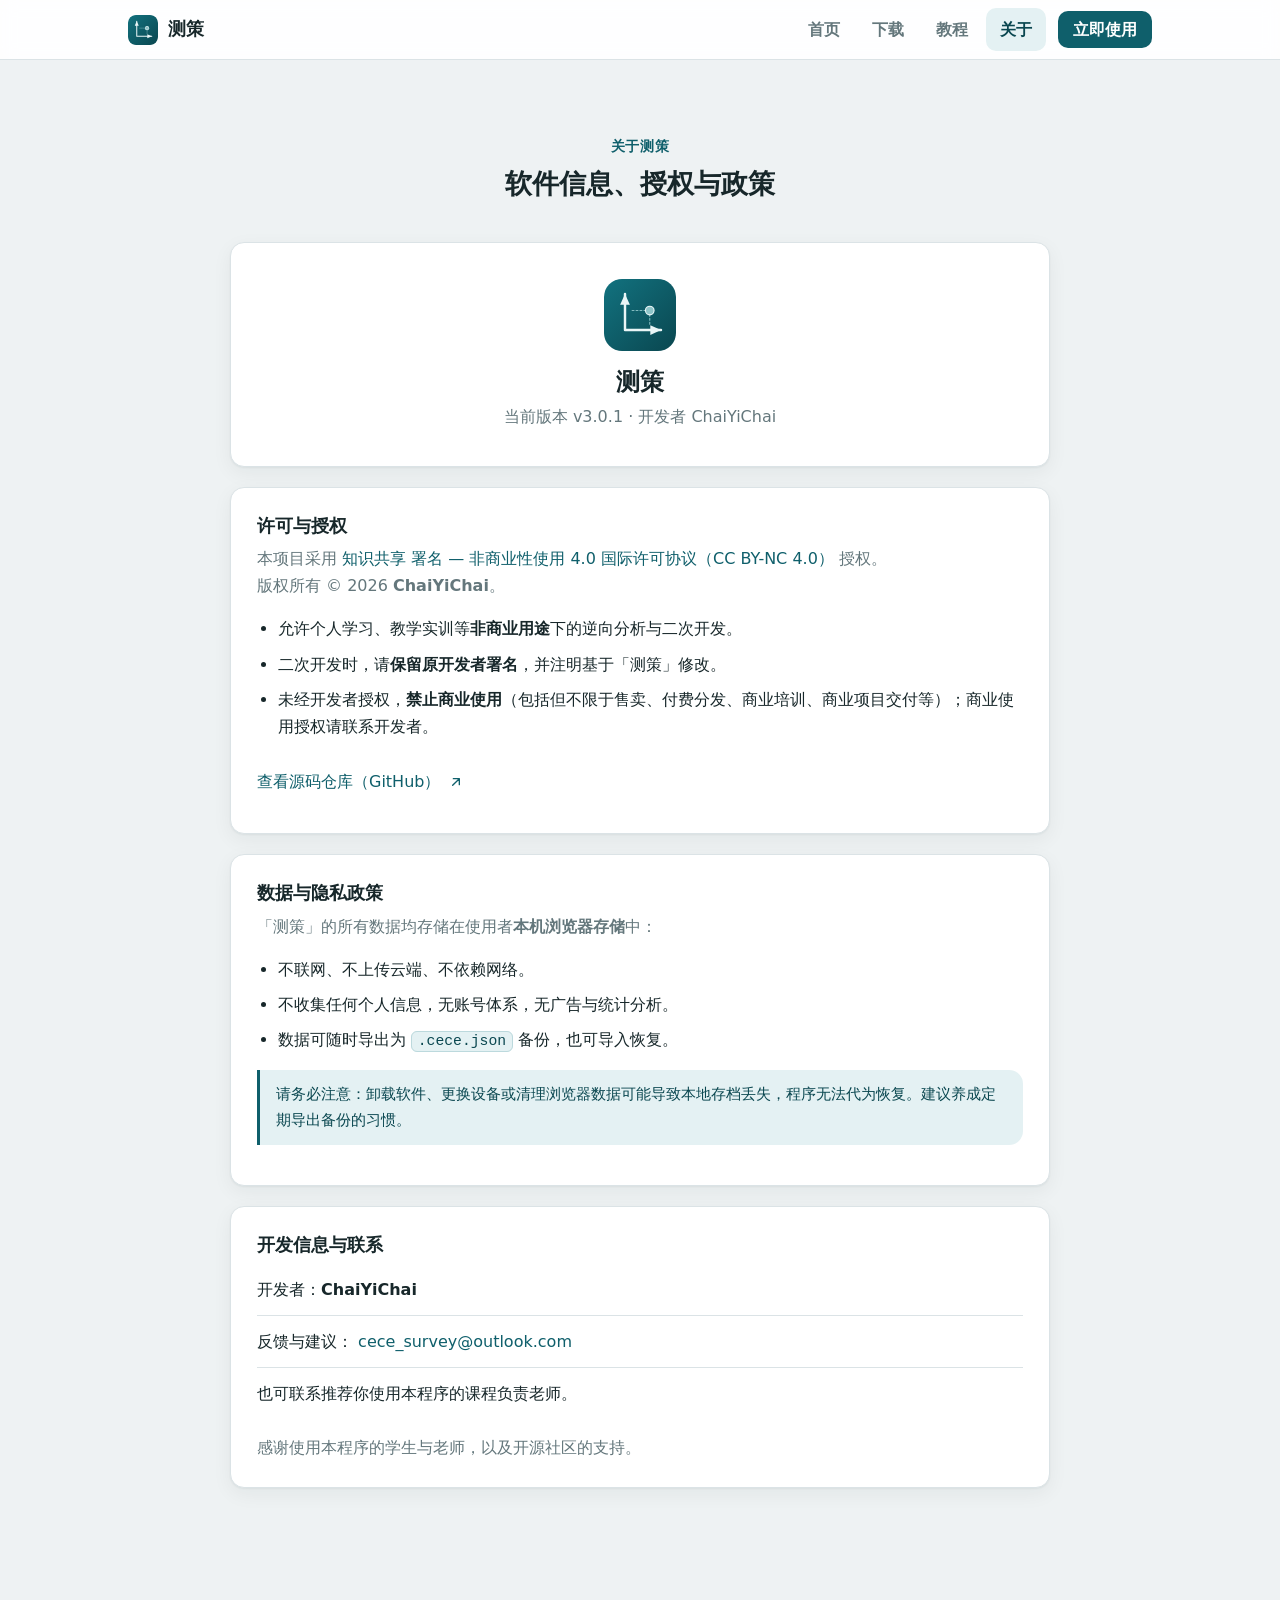
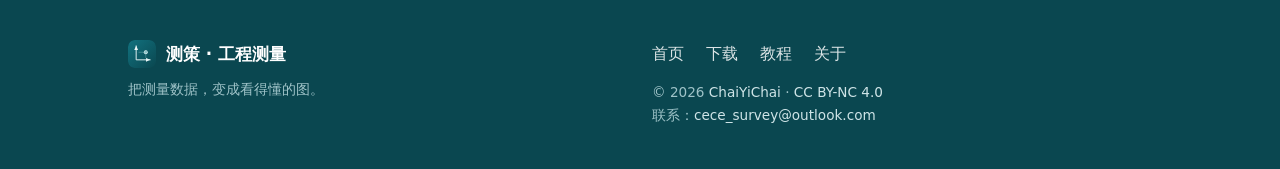
==== about.html @ 9a510347 "chore: 官网 v3.0.1" ====
<!DOCTYPE html>
<html lang="zh-CN">
<head>
<meta charset="utf-8" />
<meta name="viewport" content="width=device-width, initial-scale=1, viewport-fit=cover" />
<title>关于 · 测策</title>
<meta name="description" content="关于测策：软件信息、许可与授权、数据与隐私政策、开发信息与源码仓库。" />
<meta name="theme-color" content="#0f5f6b" />
<link rel="icon" type="image/svg+xml" href="icons/icon.svg" />
<link rel="apple-touch-icon" sizes="180x180" href="icons/apple-touch-icon.png" />
<link rel="stylesheet" href="assets/css/style.css" />
</head>
<body>

<!-- ============ 导航 ============ -->
<header class="site-nav">
  <div class="container">
    <a class="brand" href="index.html"><img src="icons/icon.svg" alt="" />测策</a>
    <nav class="nav-links" aria-label="主导航">
      <a href="index.html" data-nav="index">首页</a>
      <a href="download.html" data-nav="download">下载</a>
      <a href="guide.html" data-nav="guide">教程</a>
      <a href="about.html" data-nav="about" aria-current="page">关于</a>
      <a class="btn btn--accent nav-cta" href="download.html">立即使用</a>
    </nav>
    <button class="nav-toggle" aria-label="打开菜单" aria-expanded="false" aria-controls="mobileMenu">
      <span class="bar"></span><span class="bar"></span><span class="bar"></span>
    </button>
  </div>
  <nav class="mobile-menu" id="mobileMenu" aria-label="移动端导航">
    <a href="index.html" data-nav="index">首页</a>
    <a href="download.html" data-nav="download">下载</a>
    <a href="guide.html" data-nav="guide">教程</a>
    <a href="about.html" data-nav="about">关于</a>
    <a class="btn btn--accent" href="download.html">立即使用</a>
  </nav>
</header>

<main>
  <section class="section">
    <div class="container">
      <div class="section-head">
        <span class="eyebrow">关于测策</span>
        <h1 class="section-title">软件信息、授权与政策</h1>
      </div>

      <div class="about-grid" style="max-width:820px;margin:0 auto;">

        <!-- ① 软件信息 -->
        <div class="card about-hero">
          <img src="icons/icon.svg" alt="测策图标" />
          <h2>测策</h2>
          <p class="about-ver">当前版本 v3.0.1 · 开发者 ChaiYiChai</p>
        </div>

        <!-- ② 许可与授权 -->
        <div class="card">
          <h3>许可与授权</h3>
          <p>本项目采用 <a href="https://creativecommons.org/licenses/by-nc/4.0/deed.zh" target="_blank" rel="noopener">知识共享 署名 — 非商业性使用 4.0 国际许可协议（CC BY-NC 4.0）</a> 授权。</p>
          <p>版权所有 © 2026 <b>ChaiYiChai</b>。</p>
          <ul class="license-list">
            <li>允许个人学习、教学实训等<b>非商业用途</b>下的逆向分析与二次开发。</li>
            <li>二次开发时，请<b>保留原开发者署名</b>，并注明基于「测策」修改。</li>
            <li>未经开发者授权，<b>禁止商业使用</b>（包括但不限于售卖、付费分发、商业培训、商业项目交付等）；商业使用授权请联系开发者。</li>
          </ul>
          <ul class="link-list" style="margin-top:8px;">
            <li>
              <a href="https://github.com/CeceSurvey/cece" target="_blank" rel="noopener">
                查看源码仓库（GitHub）
                <svg width="16" height="16" viewBox="0 0 24 24" fill="none" stroke="currentColor" stroke-width="2" stroke-linecap="round" stroke-linejoin="round" aria-hidden="true"><path d="M7 17 17 7M8 7h9v9"/></svg>
              </a>
            </li>
          </ul>
        </div>

        <!-- ③ 数据与隐私政策 -->
        <div class="card">
          <h3>数据与隐私政策</h3>
          <p>「测策」的所有数据均存储在使用者<b>本机浏览器存储</b>中：</p>
          <ul class="license-list">
            <li>不联网、不上传云端、不依赖网络。</li>
            <li>不收集任何个人信息，无账号体系，无广告与统计分析。</li>
            <li>数据可随时导出为 <code>.cece.json</code> 备份，也可导入恢复。</li>
          </ul>
          <div class="note" style="margin-top:14px;">
            请务必注意：卸载软件、更换设备或清理浏览器数据可能导致本地存档丢失，程序无法代为恢复。建议养成定期导出备份的习惯。
          </div>
        </div>

        <!-- ④ 开发信息与联系 -->
        <div class="card">
          <h3>开发信息与联系</h3>
          <ul class="link-list">
            <li>开发者：<b>ChaiYiChai</b></li>
            <li>
              反馈与建议：
              <a href="mailto:cece_survey@outlook.com">cece_survey@outlook.com</a>
            </li>
            <li>也可联系推荐你使用本程序的课程负责老师。</li>
          </ul>
          <p style="margin-top:14px;">感谢使用本程序的学生与老师，以及开源社区的支持。</p>
        </div>

      </div>
    </div>
  </section>
</main>

<!-- ============ 页脚 ============ -->
<footer class="site-footer">
  <div class="container">
    <div>
      <div class="foot-brand"><img src="icons/icon.svg" alt="" />测策 · 工程测量</div>
      <p class="foot-copy" style="margin-top:10px;">把测量数据，变成看得懂的图。</p>
    </div>
    <div>
      <div class="foot-links">
        <a href="index.html">首页</a>
        <a href="download.html">下载</a>
        <a href="guide.html">教程</a>
        <a href="about.html">关于</a>
      </div>
      <p class="foot-copy" style="margin-top:14px;">
        © 2026 <a href="about.html">ChaiYiChai</a> · <a href="https://creativecommons.org/licenses/by-nc/4.0/deed.zh" target="_blank" rel="noopener">CC BY-NC 4.0</a><br />
        联系：<a href="mailto:cece_survey@outlook.com">cece_survey@outlook.com</a>
      </p>
    </div>
  </div>
</footer>

<script src="assets/js/main.js"></script>
</body>
</html>
---- assets/css/style.css ----
/* ============================================================
   测策 · 官网样式
   继承主程序 Design Token，移动优先，纯静态零依赖
   版权 © 2026 ChaiYiChai · CC BY-NC 4.0
   ============================================================ */

:root {
  /* 品牌色（与主程序一致） */
  --brand:        #0f5f6b;
  --brand-strong: #0a4750;
  --brand-soft:   #e4f1f3;
  --brand-line:   #bcd9dd;
  --accent:       #0f5f6b;
  --accent-strong:#0a4750;
  --danger:       #c0392b;

  /* 中性色 */
  --bg:      #eef2f3;
  --surface: #ffffff;
  --line:    #dbe3e6;
  --text:    #17272a;
  --muted:   #64777c;
  --faint:   #93a3a7;

  /* 圆角与阴影 */
  --radius:   14px;
  --radius-s: 10px;
  --shadow:    0 1px 2px rgba(16,40,45,.05), 0 6px 20px rgba(16,40,45,.055);
  --shadow-lg: 0 2px 6px rgba(16,40,45,.07), 0 18px 44px rgba(16,40,45,.10);

  /* 字体 */
  --font: system-ui, -apple-system, "Segoe UI", "PingFang SC", "Hiragino Sans GB", "Microsoft YaHei", sans-serif;
  --mono: ui-monospace, SFMono-Regular, "SF Mono", Menlo, Consolas, "Liberation Mono", monospace;

  --nav-h: 60px;
}

/* ---------- Reset 与基础 ---------- */
*, *::before, *::after { box-sizing: border-box; }
html { -webkit-text-size-adjust: 100%; scroll-behavior: smooth; }
body {
  margin: 0;
  font-family: var(--font);
  font-size: 16px;
  line-height: 1.7;
  color: var(--text);
  background: var(--bg);
  -webkit-font-smoothing: antialiased;
}
img, svg { display: block; max-width: 100%; }
a { color: var(--brand); text-decoration: none; }
a:hover { text-decoration: underline; }
h1, h2, h3, h4 { line-height: 1.3; margin: 0 0 .5em; font-weight: 600; }
p { margin: 0 0 1em; }
code, .formula {
  font-family: var(--mono);
  background: var(--brand-soft);
  border: 1px solid var(--brand-line);
  border-radius: 6px;
  padding: .1em .4em;
  font-size: .92em;
  color: var(--brand-strong);
  white-space: nowrap;
}

/* ---------- 布局容器 ---------- */
.container {
  width: 100%;
  max-width: 1080px;
  margin: 0 auto;
  padding: 0 20px;
}
.section { padding: 56px 0; }
.section--soft { background: var(--surface); }
.section-head { text-align: center; max-width: 720px; margin: 0 auto 40px; }
.section-title { font-size: 1.7rem; color: var(--text); }
.section-sub { color: var(--muted); margin: 0; }
.eyebrow {
  display: inline-block;
  font-size: .85rem;
  font-weight: 600;
  letter-spacing: .04em;
  color: var(--accent);
  margin-bottom: .6em;
}

/* ---------- 导航栏 ---------- */
.site-nav {
  position: sticky;
  top: 0;
  z-index: 50;
  background: rgba(255,255,255,.92);
  backdrop-filter: saturate(180%) blur(8px);
  border-bottom: 1px solid var(--line);
  height: var(--nav-h);
}
.site-nav .container {
  display: flex;
  align-items: center;
  justify-content: space-between;
  height: 100%;
}
.brand {
  display: flex;
  align-items: center;
  gap: 10px;
  font-weight: 700;
  color: var(--text);
  font-size: 1.1rem;
}
.brand:hover { text-decoration: none; }
.brand img { width: 30px; height: 30px; border-radius: 8px; }
.nav-links { display: none; align-items: center; gap: 4px; }
.nav-links a {
  padding: 8px 14px;
  border-radius: var(--radius-s);
  color: var(--muted);
  font-weight: 600;
}
.nav-links a:hover { color: var(--brand); background: var(--brand-soft); text-decoration: none; }
.nav-links a.is-active { color: var(--brand-strong); background: var(--brand-soft); }
.nav-cta { margin-left: 8px; }
.nav-links a.btn--accent { color: #fff; font-weight: 700; }
.nav-links a.btn--accent:hover { color: #fff; }
.nav-toggle {
  display: inline-flex;
  align-items: center;
  justify-content: center;
  width: 44px; height: 44px;
  border: none; background: none;
  color: var(--text); cursor: pointer;
  border-radius: var(--radius-s);
}
.nav-toggle:hover { background: var(--brand-soft); }
.nav-toggle .bar {
  display: block; width: 20px; height: 2px;
  background: currentColor; margin: 4px auto;
  border-radius: 2px; transition: transform .2s, opacity .2s;
}
.nav-toggle[aria-expanded="true"] .bar:nth-child(1) { transform: translateY(6px) rotate(45deg); }
.nav-toggle[aria-expanded="true"] .bar:nth-child(2) { opacity: 0; }
.nav-toggle[aria-expanded="true"] .bar:nth-child(3) { transform: translateY(-6px) rotate(-45deg); }

/* 移动端下拉菜单 */
.mobile-menu {
  display: none;
  position: absolute;
  top: var(--nav-h);
  left: 0; right: 0;
  background: var(--surface);
  border-bottom: 1px solid var(--line);
  box-shadow: var(--shadow-lg);
  padding: 8px 16px 16px;
}
.mobile-menu.is-open { display: block; }
.mobile-menu a {
  display: block;
  padding: 12px 14px;
  border-radius: var(--radius-s);
  color: var(--text);
  font-weight: 500;
}
.mobile-menu a:hover { background: var(--brand-soft); text-decoration: none; }
.mobile-menu a.is-active { color: var(--brand-strong); background: var(--brand-soft); }
.mobile-menu .btn { margin-top: 8px; width: 100%; color: #fff; }

/* ---------- 按钮 ---------- */
.btn {
  display: inline-flex;
  align-items: center;
  justify-content: center;
  gap: 8px;
  padding: 12px 22px;
  border-radius: var(--radius-s);
  font-size: 1rem;
  font-weight: 600;
  font-family: inherit;
  line-height: 1.2;
  cursor: pointer;
  border: 1px solid transparent;
  transition: transform .2s, background .2s, border-color .2s, box-shadow .2s;
  text-decoration: none !important;
}
.btn:hover { transform: translateY(-1px); }
.btn:active { transform: translateY(0); }
.btn--primary { background: var(--brand); color: #fff; }
.btn--primary:hover { background: var(--brand-strong); box-shadow: var(--shadow); }
.btn--accent { background: var(--accent); color: #fff; }
.btn--accent:hover { background: var(--accent-strong); box-shadow: var(--shadow); }
.btn--ghost { background: var(--surface); color: var(--brand); border-color: var(--brand-line); }
.btn--ghost:hover { border-color: var(--brand); background: var(--brand-soft); }
.btn--lg { padding: 15px 30px; font-size: 1.05rem; }
.btn--block { width: 100%; }

/* ---------- 首页 Hero ---------- */
.hero { padding: 64px 0 56px; background: linear-gradient(180deg, #e9f4f5 0%, var(--bg) 100%); }
.hero-grid { display: grid; gap: 40px; align-items: center; }
.hero-title { font-size: 2rem; margin-bottom: .4em; }
.hero-title .hl { color: var(--brand); }
.hero-desc { color: var(--muted); font-size: 1.05rem; max-width: 30em; }
.hero-cta { display: flex; flex-wrap: wrap; gap: 12px; margin-top: 24px; }
.hero-visual {
  display: flex;
  align-items: center;
  justify-content: center;
}
.hero-visual .plot {
  width: 100%;
  max-width: 460px;
  background: var(--surface);
  border: 1px solid var(--line);
  border-radius: var(--radius);
  box-shadow: var(--shadow-lg);
}

/* ---------- 卡片网格 ---------- */
.grid { display: grid; gap: 20px; }
.grid--2 { grid-template-columns: 1fr; }
.grid--3 { grid-template-columns: 1fr; }
.card {
  background: var(--surface);
  border: 1px solid var(--line);
  border-radius: var(--radius);
  padding: 26px;
  box-shadow: var(--shadow);
}
.card h3 { font-size: 1.15rem; margin-bottom: .4em; }
.card p { color: var(--muted); margin: 0; }
.card-icon {
  width: 46px; height: 46px;
  display: flex; align-items: center; justify-content: center;
  border-radius: 12px;
  background: var(--brand-soft);
  color: var(--brand);
  margin-bottom: 16px;
}

/* 价值点 */
.value-card { text-align: left; }
.value-card .card-icon { background: var(--brand-soft); }

/* 功能卡片 */
.feat-card { position: relative; overflow: hidden; }
.feat-card .tags { display: flex; flex-wrap: wrap; gap: 8px; margin-top: 14px; }
.tag {
  font-size: .78rem;
  color: var(--brand-strong);
  background: var(--brand-soft);
  border: 1px solid var(--brand-line);
  border-radius: 999px;
  padding: 3px 10px;
}

/* 平台入口 */
.platform-card { text-align: center; padding: 30px 24px; }
.platform-card .card-icon { margin: 0 auto 16px; }
.platform-card .btn { margin-top: 14px; }
.platform-note { font-size: .85rem; color: var(--faint); margin-top: 12px; }

/* 承诺条 */
.promise {
  display: flex;
  align-items: center;
  gap: 14px;
  background: var(--brand-soft);
  border: 1px solid var(--brand-line);
  border-radius: var(--radius);
  padding: 18px 22px;
  color: var(--brand-strong);
  font-weight: 500;
}
.promise svg { flex: none; color: var(--brand); }

/* ---------- 下载页 ---------- */
.download-tabs {
  display: flex;
  gap: 8px;
  margin-bottom: 24px;
  border-bottom: 1px solid var(--line);
}
.download-tabs button {
  border: none; background: none;
  font-family: inherit; font-size: 1rem; font-weight: 600;
  padding: 12px 18px; cursor: pointer;
  color: var(--muted);
  border-bottom: 2px solid transparent;
  margin-bottom: -1px;
}
.download-tabs button[aria-selected="true"] {
  color: var(--brand-strong);
  border-bottom-color: var(--brand);
}
.download-panel[hidden] { display: none; }
.dl-meta {
  display: flex; flex-wrap: wrap; gap: 8px 20px;
  margin: 16px 0;
  font-size: .9rem; color: var(--muted);
}
.dl-meta b { color: var(--text); font-weight: 600; }
.steps { list-style: none; padding: 0; margin: 20px 0; counter-reset: step; }
.steps li {
  position: relative;
  padding: 10px 0 10px 52px;
  margin: 0;
  counter-increment: step;
}
.steps li::before {
  content: counter(step);
  position: absolute; left: 0; top: 8px;
  width: 34px; height: 34px;
  display: flex; align-items: center; justify-content: center;
  background: var(--brand); color: #fff;
  border-radius: 50%;
  font-weight: 600; font-size: .95rem;
}
.steps li b { color: var(--text); }
.callout {
  background: var(--brand-soft);
  border: 1px solid var(--brand-line);
  border-radius: var(--radius);
  padding: 16px 20px;
  color: var(--brand-strong);
  font-size: .95rem;
}
.qr-box { text-align: center; margin: 16px 0; }
.qr-box .qr-placeholder {
  width: 160px; height: 160px;
  margin: 0 auto;
  border: 1px dashed var(--brand-line);
  border-radius: var(--radius);
  display: flex; align-items: center; justify-content: center;
  color: var(--faint); font-size: .85rem; text-align: center;
  background: var(--surface);
}

/* ---------- 教程页 ---------- */
.guide-layout { display: grid; gap: 32px; align-items: start; }
.toc {
  background: var(--surface);
  border: 1px solid var(--line);
  border-radius: var(--radius);
  padding: 20px;
  box-shadow: var(--shadow);
}
.toc h3 { font-size: .9rem; color: var(--muted); text-transform: none; margin-bottom: 12px; }
.toc ul { list-style: none; padding: 0; margin: 0; }
.toc a {
  display: block;
  padding: 8px 12px;
  border-radius: 8px;
  color: var(--muted);
  font-size: .95rem;
}
.toc a:hover { background: var(--brand-soft); color: var(--brand); text-decoration: none; }
.guide-content h2 {
  font-size: 1.45rem;
  padding-bottom: .4em;
  border-bottom: 2px solid var(--brand-soft);
  margin-top: 1.2em;
}
.guide-content h3 { font-size: 1.15rem; margin-top: 1.6em; color: var(--brand-strong); }
.guide-content h2:first-child { margin-top: 0; }
.guide-content .card { margin-bottom: 20px; }
.guide-content .card h3 { margin-top: 0; }
.guide-content ul, .guide-content ol { padding-left: 1.3em; }
.guide-content li { margin: .4em 0; }

/* 公式与表格 */
.formula-block {
  background: var(--brand-soft);
  border: 1px solid var(--brand-line);
  border-radius: var(--radius);
  padding: 16px 20px;
  margin: 16px 0;
  overflow-x: auto;
}
.formula-block code { background: none; border: none; padding: 0; white-space: nowrap; }
.table-wrap { overflow-x: auto; margin: 16px 0; }
table {
  width: 100%;
  border-collapse: collapse;
  font-size: .93rem;
  background: var(--surface);
  border: 1px solid var(--line);
  border-radius: var(--radius);
  overflow: hidden;
}
th, td { padding: 10px 14px; text-align: left; border-bottom: 1px solid var(--line); vertical-align: top; }
th { background: var(--brand-soft); color: var(--brand-strong); font-weight: 600; white-space: nowrap; }
tr:last-child td { border-bottom: none; }
td code { white-space: nowrap; }
.note {
  border-left: 3px solid var(--accent);
  background: var(--brand-soft);
  border-radius: 0 var(--radius) var(--radius) 0;
  padding: 12px 16px;
  color: var(--brand-strong);
  font-size: .93rem;
  margin: 14px 0;
}

/* ---------- 关于页 ---------- */
.about-grid { display: grid; gap: 20px; }
.about-hero { text-align: center; padding: 36px 26px; }
.about-hero img { width: 72px; height: 72px; margin: 0 auto 16px; border-radius: 18px; }
.about-hero h2 { margin-bottom: .2em; }
.about-ver { color: var(--muted); margin: 0; }
.license-list { padding-left: 1.3em; }
.license-list li { margin: .5em 0; }
.link-list { list-style: none; padding: 0; margin: 0; }
.link-list li { padding: 12px 0; border-bottom: 1px solid var(--line); }
.link-list li:last-child { border-bottom: none; }
.link-list a { font-weight: 500; display: inline-flex; align-items: center; gap: 8px; }

/* ---------- 页脚 ---------- */
.site-footer {
  background: var(--brand-strong);
  color: #cfe4e7;
  padding: 40px 0 28px;
  margin-top: 40px;
}
.site-footer .container { display: grid; gap: 24px; }
.site-footer a { color: #fff; }
.site-footer .foot-brand { display: flex; align-items: center; gap: 10px; font-weight: 700; color: #fff; font-size: 1.05rem; }
.site-footer .foot-brand img { width: 28px; height: 28px; border-radius: 7px; }
.foot-links { display: flex; flex-wrap: wrap; gap: 8px 22px; }
.foot-links a { opacity: .85; }
.foot-links a:hover { opacity: 1; text-decoration: none; }
.foot-copy { font-size: .85rem; color: #9fc3c8; }
.foot-copy a { color: #cfe4e7; }

/* ---------- 无障碍：焦点可见 ---------- */
:focus-visible {
  outline: 2px solid var(--accent);
  outline-offset: 2px;
  border-radius: 4px;
}
.sr-only {
  position: absolute; width: 1px; height: 1px;
  padding: 0; margin: -1px; overflow: hidden;
  clip: rect(0,0,0,0); white-space: nowrap; border: 0;
}

/* ---------- 响应式断点 ---------- */
@media (min-width: 640px) {
  .hero-title { font-size: 2.4rem; }
}

@media (min-width: 768px) {
  .nav-links { display: flex; }
  .nav-toggle { display: none; }
  .mobile-menu { display: none !important; }
  .hero { padding: 80px 0 72px; }
  .hero-grid { grid-template-columns: 1.1fr 1fr; }
  .grid--2 { grid-template-columns: 1fr 1fr; }
  .grid--3 { grid-template-columns: repeat(3, 1fr); }
  .guide-layout { grid-template-columns: 240px 1fr; }
  .toc { position: sticky; top: calc(var(--nav-h) + 20px); }
  .site-footer .container { grid-template-columns: 1fr 1fr; }
  .section { padding: 72px 0; }
}

@media (min-width: 1024px) {
  .hero-title { font-size: 2.7rem; }
  .container { padding: 0 28px; }
}

/* 尊重减少动效偏好 */
@media (prefers-reduced-motion: reduce) {
  html { scroll-behavior: auto; }
  * { transition: none !important; animation: none !important; }
}
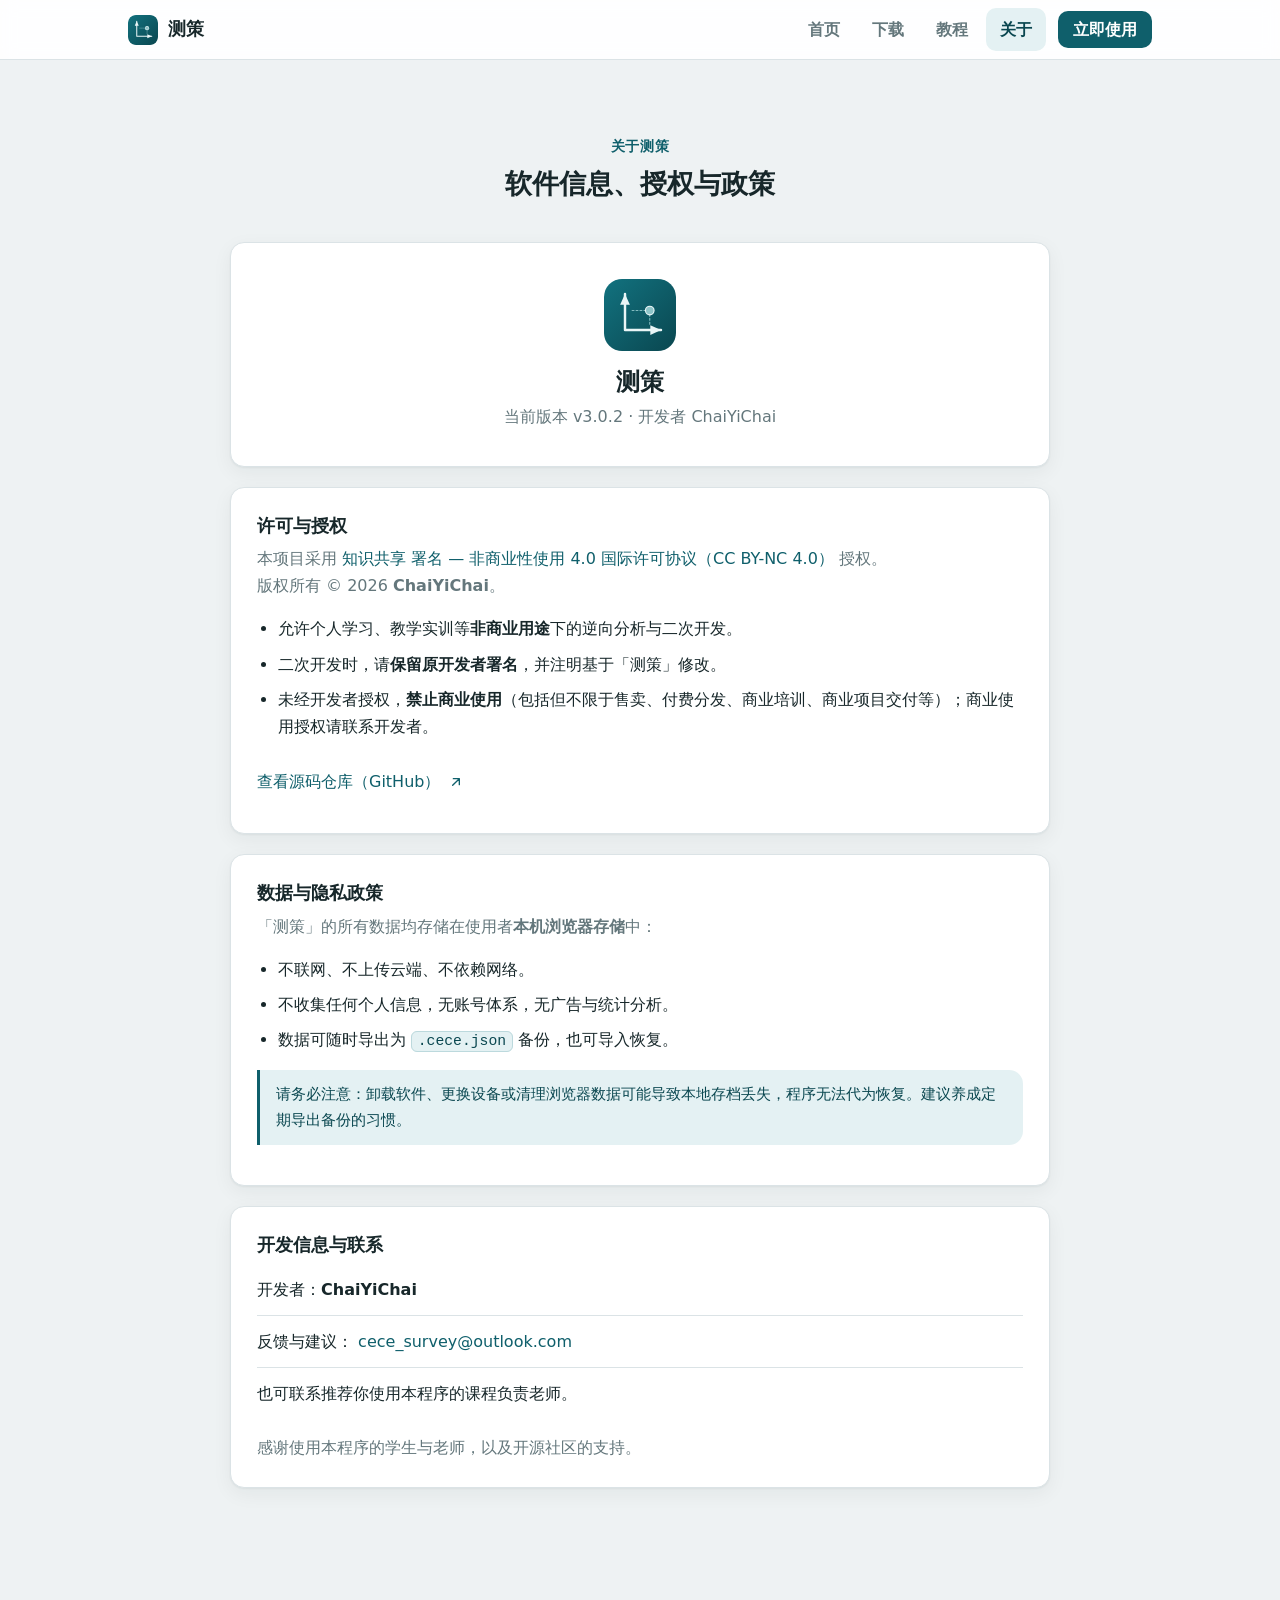
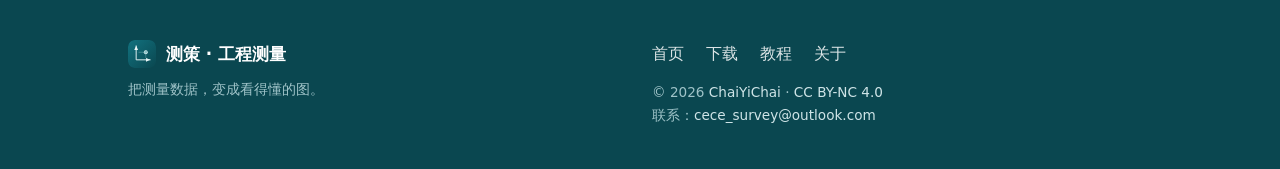
==== commit 782b5805: "chore: 版本号更新至 v3.0.2" ====
--- a/about.html
+++ b/about.html
@@ -50,7 +50,7 @@
         <div class="card about-hero">
           <img src="icons/icon.svg" alt="测策图标" />
           <h2>测策</h2>
-          <p class="about-ver">当前版本 v3.0.1 · 开发者 ChaiYiChai</p>
+          <p class="about-ver">当前版本 v3.0.2 · 开发者 ChaiYiChai</p>
         </div>
 
         <!-- ② 许可与授权 -->
--- a/assets/css/style.css
+++ b/assets/css/style.css
@@ -322,15 +322,17 @@
   color: var(--brand-strong);
   font-size: .95rem;
 }
-.qr-box { text-align: center; margin: 16px 0; }
-.qr-box .qr-placeholder {
-  width: 160px; height: 160px;
-  margin: 0 auto;
-  border: 1px dashed var(--brand-line);
-  border-radius: var(--radius);
-  display: flex; align-items: center; justify-content: center;
-  color: var(--faint); font-size: .85rem; text-align: center;
-  background: var(--surface);
+.qr-box {
+  display: flex;
+  flex-direction: column;
+  align-items: center;
+  margin: 16px 0;
+}
+.qr-box .qr-img {
+  width: 180px; height: 180px;
+  border: 1px solid var(--brand-line);
+  border-radius: var(--radius);
+  background: #fff;
 }
 
 /* ---------- 教程页 ---------- */
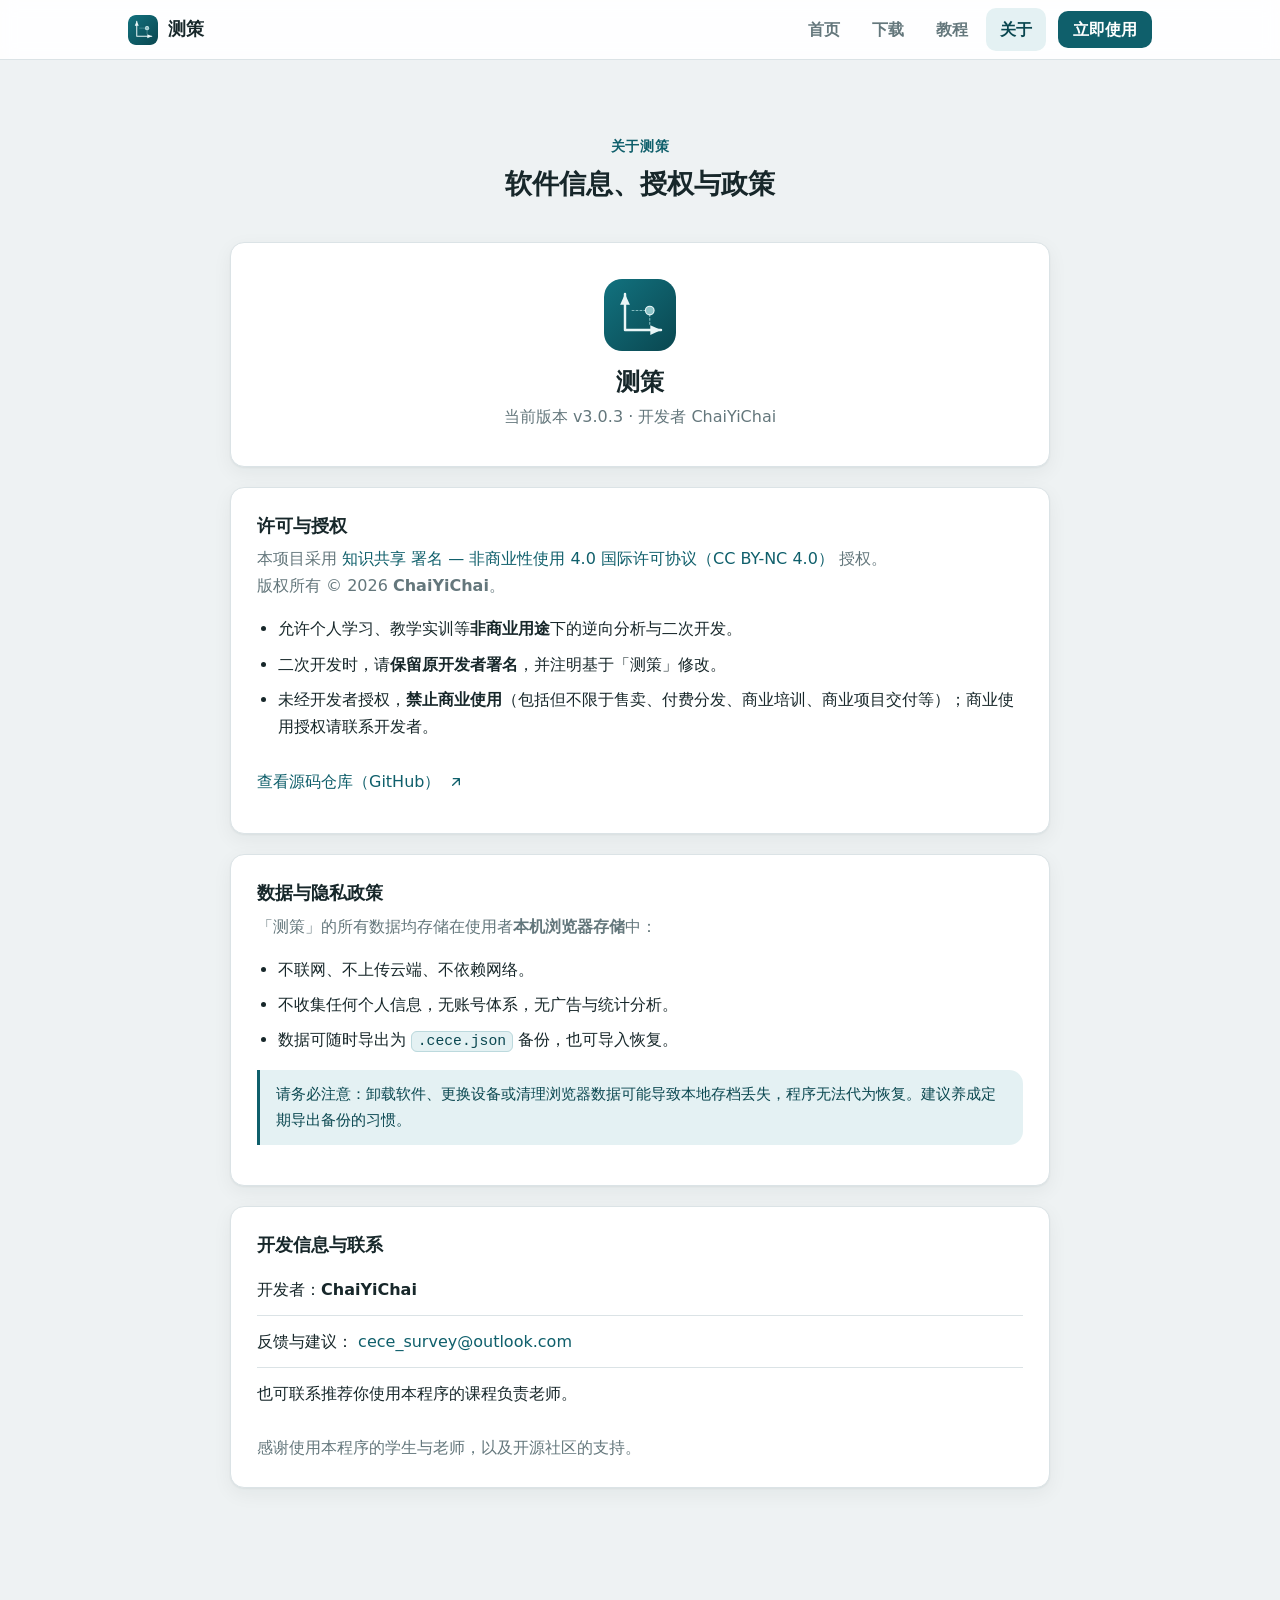
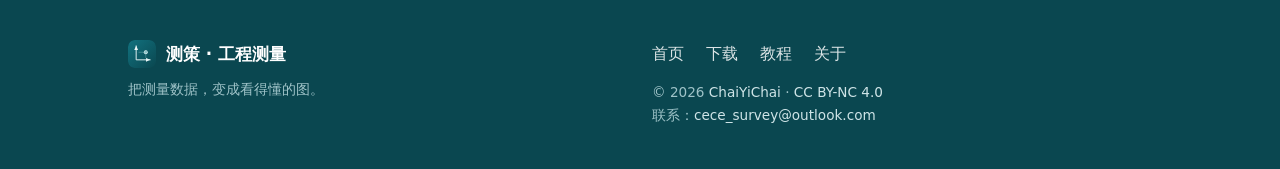
==== commit f6926291: "chore: 版本号更新至 v3.0.3" ====
--- a/about.html
+++ b/about.html
@@ -50,7 +50,7 @@
         <div class="card about-hero">
           <img src="icons/icon.svg" alt="测策图标" />
           <h2>测策</h2>
-          <p class="about-ver">当前版本 v3.0.2 · 开发者 ChaiYiChai</p>
+          <p class="about-ver">当前版本 v3.0.3 · 开发者 ChaiYiChai</p>
         </div>
 
         <!-- ② 许可与授权 -->
--- a/assets/css/style.css
+++ b/assets/css/style.css
@@ -124,8 +124,10 @@
 .nav-links a.btn--accent:hover { color: #fff; }
 .nav-toggle {
   display: inline-flex;
+  flex-direction: column;
   align-items: center;
   justify-content: center;
+  gap: 4px;
   width: 44px; height: 44px;
   border: none; background: none;
   color: var(--text); cursor: pointer;
@@ -134,7 +136,7 @@
 .nav-toggle:hover { background: var(--brand-soft); }
 .nav-toggle .bar {
   display: block; width: 20px; height: 2px;
-  background: currentColor; margin: 4px auto;
+  background: currentColor; margin: 0;
   border-radius: 2px; transition: transform .2s, opacity .2s;
 }
 .nav-toggle[aria-expanded="true"] .bar:nth-child(1) { transform: translateY(6px) rotate(45deg); }
@@ -336,7 +338,9 @@
 }
 
 /* ---------- 教程页 ---------- */
+/* grid 子项必须 min-width:0，否则表格/公式的 nowrap 会把整列撑破视口 */
 .guide-layout { display: grid; gap: 32px; align-items: start; }
+.guide-layout > * { min-width: 0; }
 .toc {
   background: var(--surface);
   border: 1px solid var(--line);
